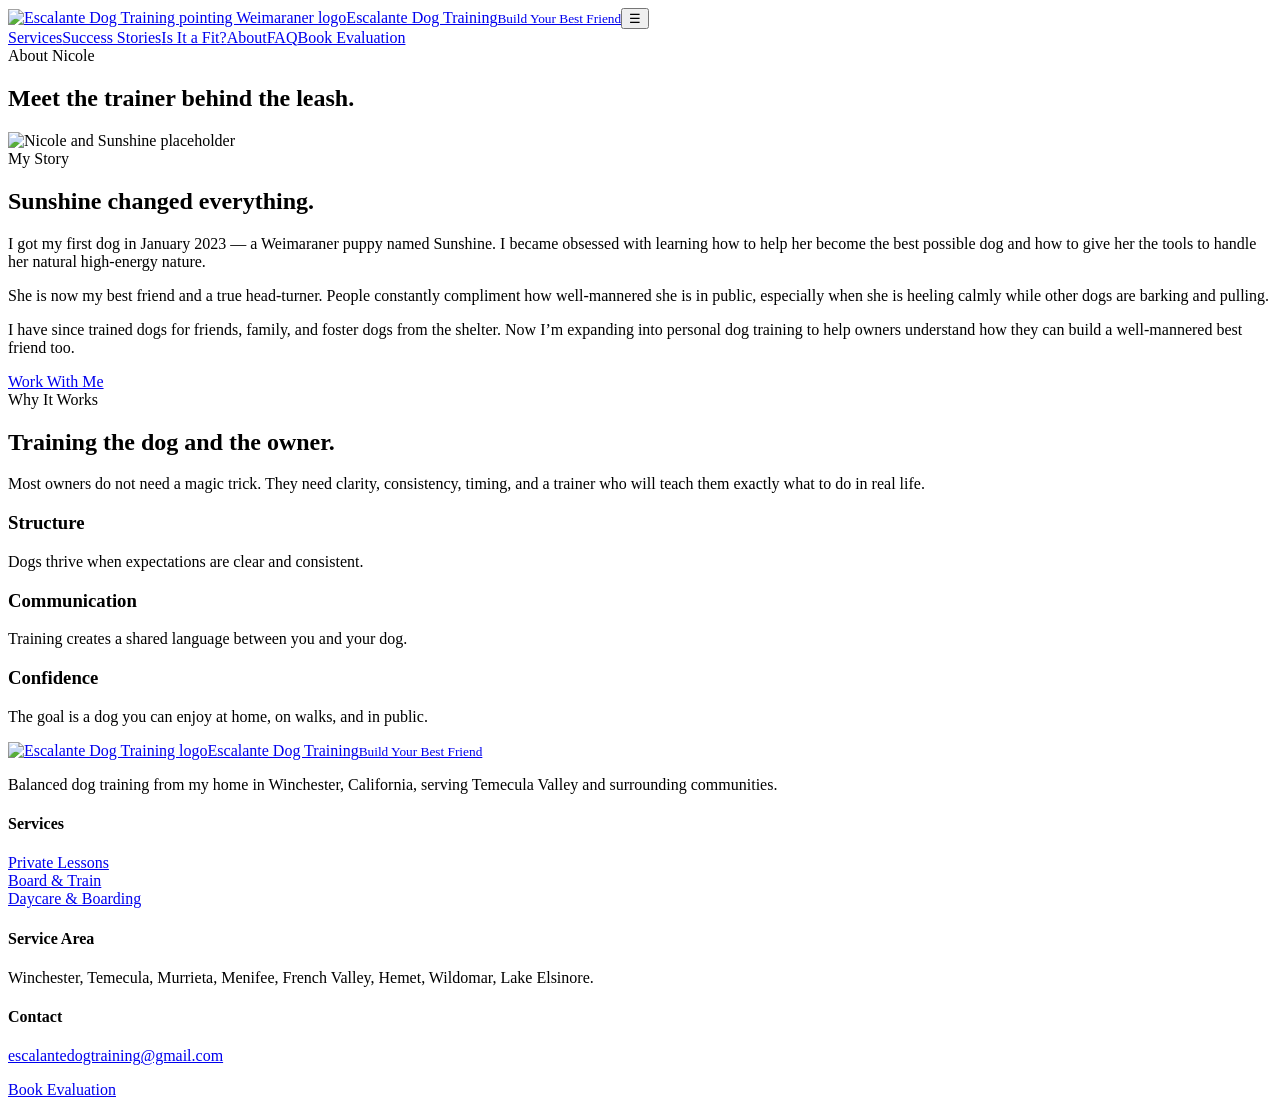
==== about.html @ 6fdf540d "Add files via upload" ====
<!doctype html><html lang="en"><head><meta charset="utf-8"><meta name="viewport" content="width=device-width,initial-scale=1"><title>About Nicole Escalante | Escalante Dog Training</title><meta name="description" content="Meet Nicole Escalante, owner and trainer of Escalante Dog Training in Winchester, CA."><meta name="keywords" content="dog trainer Winchester CA, dog trainer Temecula, dog training Murrieta, balanced dog trainer, leash reactivity training, board and train Temecula"><meta property="og:title" content="About Nicole Escalante | Escalante Dog Training"><meta property="og:description" content="Meet Nicole Escalante, owner and trainer of Escalante Dog Training in Winchester, CA."><meta property="og:image" content="assets/images/logo.png"><link rel="preconnect" href="https://fonts.googleapis.com"><link rel="preconnect" href="https://fonts.gstatic.com" crossorigin><link href="https://fonts.googleapis.com/css2?family=Inter:wght@400;600;700;800;900&display=swap" rel="stylesheet"><link rel="stylesheet" href="assets/css/style.css"></head><body><header class="topbar"><div class="container nav"><a class="brand" href="index.html"><img src="assets/images/logo.png" alt="Escalante Dog Training pointing Weimaraner logo"><span>Escalante Dog Training<small>Build Your Best Friend</small></span></a><button class="menu" aria-label="Open navigation">☰</button><nav class="links"><a href="services.html">Services</a><a href="success-stories.html">Success Stories</a><a href="fit.html">Is It a Fit?</a><a href="about.html">About</a><a href="faq.html">FAQ</a><a href="contact.html" class="btn">Book Evaluation</a></nav></div></header>
<main><section class="page-hero"><div class="container"><div class="breadcrumb">About Nicole</div><h1>Meet the trainer behind the leash.</h1></div></section><section class="section"><div class="container split"><div class="photo"><img src="assets/images/nicole-sunshine.jpg" alt="Nicole and Sunshine placeholder"></div><div><span class="eyebrow">My Story</span><h2>Sunshine changed everything.</h2><p>I got my first dog in January 2023 — a Weimaraner puppy named Sunshine. I became obsessed with learning how to help her become the best possible dog and how to give her the tools to handle her natural high-energy nature.</p><p>She is now my best friend and a true head-turner. People constantly compliment how well-mannered she is in public, especially when she is heeling calmly while other dogs are barking and pulling.</p><p>I have since trained dogs for friends, family, and foster dogs from the shelter. Now I’m expanding into personal dog training to help owners understand how they can build a well-mannered best friend too.</p><a class="btn" href="contact.html">Work With Me</a></div></div></section><section class="section dark"><div class="container"><div class="section-title"><span class="eyebrow">Why It Works</span><h2>Training the dog and the owner.</h2><p>Most owners do not need a magic trick. They need clarity, consistency, timing, and a trainer who will teach them exactly what to do in real life.</p></div><div class="grid grid-3"><div class="card pad"><h3>Structure</h3><p>Dogs thrive when expectations are clear and consistent.</p></div><div class="card pad"><h3>Communication</h3><p>Training creates a shared language between you and your dog.</p></div><div class="card pad"><h3>Confidence</h3><p>The goal is a dog you can enjoy at home, on walks, and in public.</p></div></div></div></section></main><footer class="footer"><div class="container footer-grid"><div><a class="brand" href="index.html"><img src="assets/images/logo.png" alt="Escalante Dog Training logo"><span>Escalante Dog Training<small>Build Your Best Friend</small></span></a><p>Balanced dog training from my home in Winchester, California, serving Temecula Valley and surrounding communities.</p></div><div><h4>Services</h4><p><a href="services.html">Private Lessons</a><br><a href="services.html#board-train">Board & Train</a><br><a href="services.html#care">Daycare & Boarding</a></p></div><div><h4>Service Area</h4><p>Winchester, Temecula, Murrieta, Menifee, French Valley, Hemet, Wildomar, Lake Elsinore.</p></div><div><h4>Contact</h4><p><a href="mailto:escalantedogtraining@gmail.com">escalantedogtraining@gmail.com</a></p></div></div></footer><a class="float-book" href="contact.html"><span class="btn">Book Evaluation</span></a><script src="assets/js/script.js"></script></body></html>
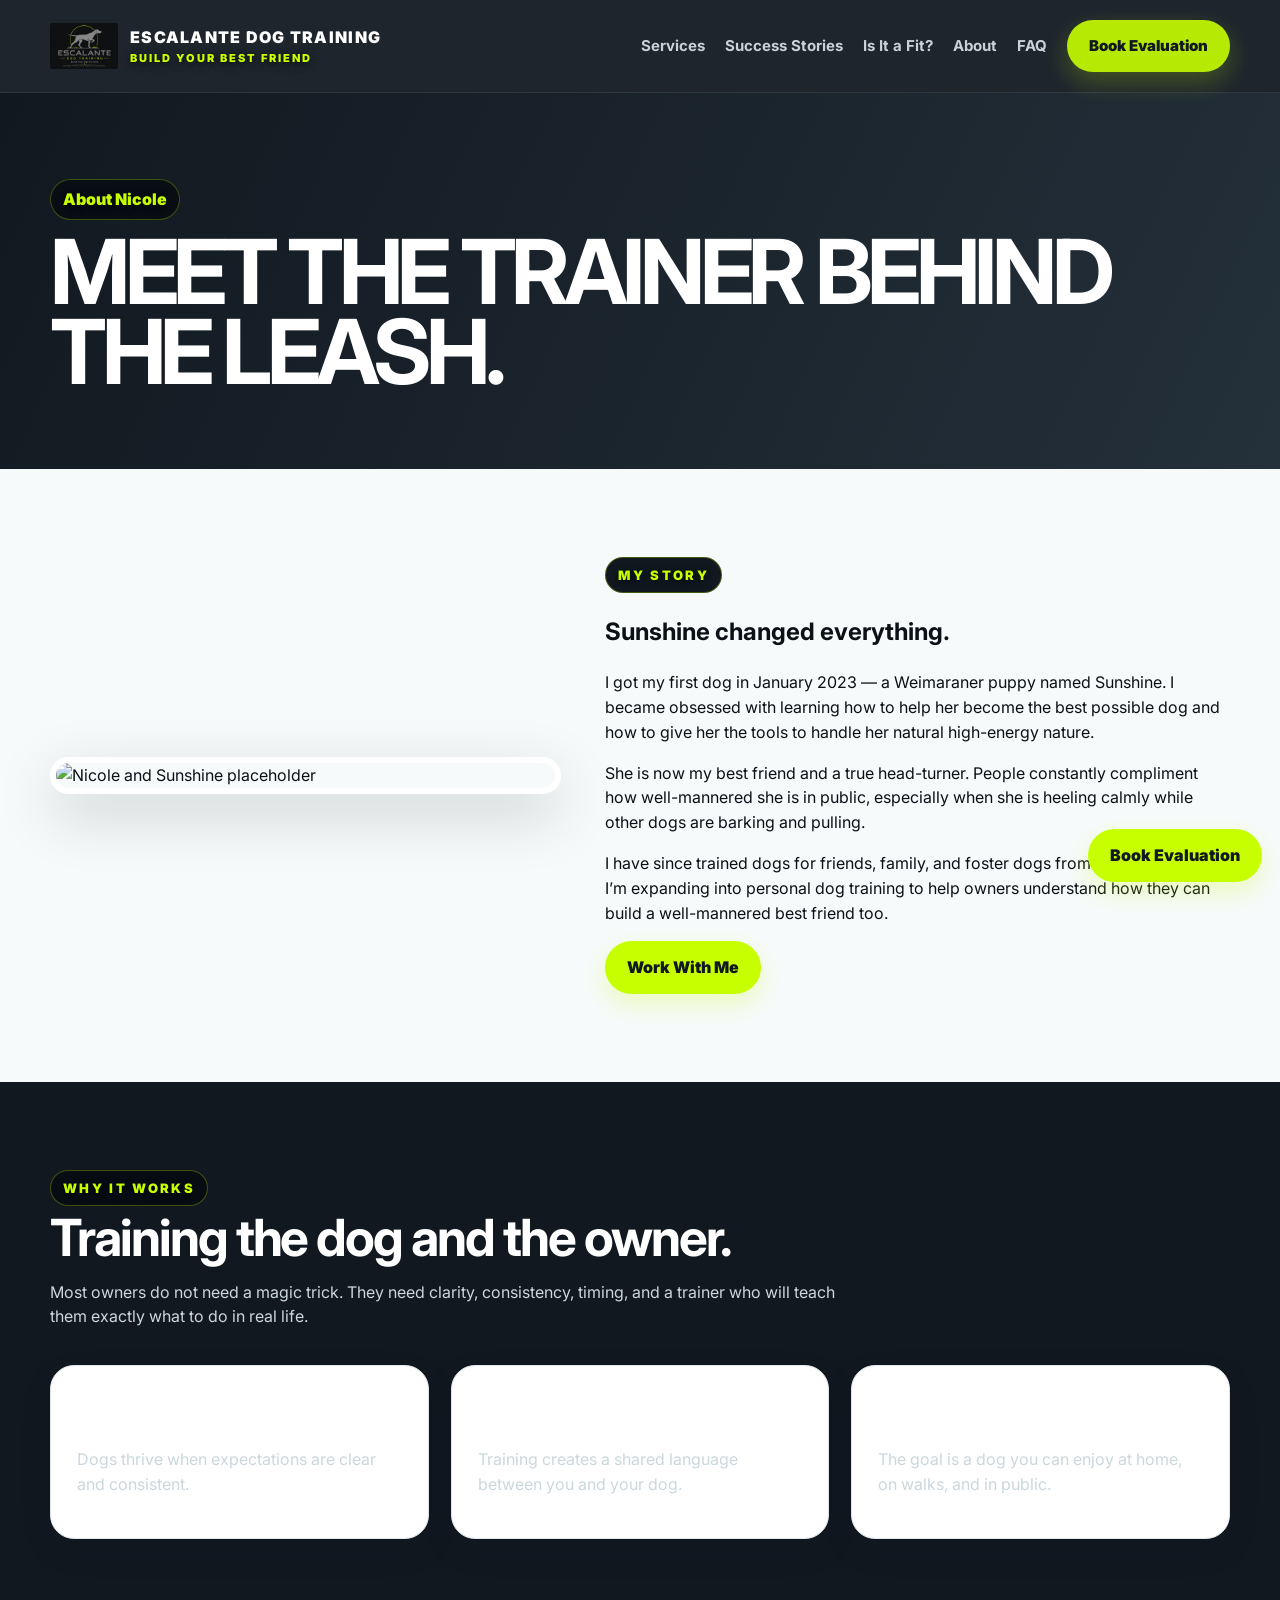
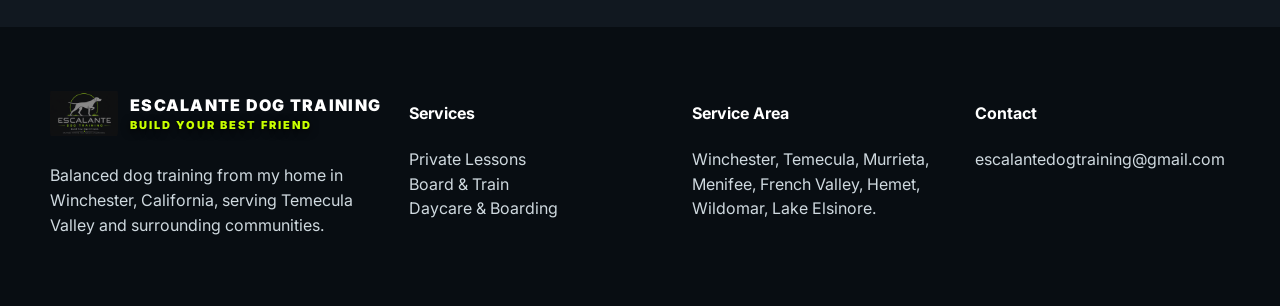
==== commit f43f2f73: "Update about.html" ====
--- a/about.html
+++ b/about.html
@@ -1,2 +1,2 @@
-<!doctype html><html lang="en"><head><meta charset="utf-8"><meta name="viewport" content="width=device-width,initial-scale=1"><title>About Nicole Escalante | Escalante Dog Training</title><meta name="description" content="Meet Nicole Escalante, owner and trainer of Escalante Dog Training in Winchester, CA."><meta name="keywords" content="dog trainer Winchester CA, dog trainer Temecula, dog training Murrieta, balanced dog trainer, leash reactivity training, board and train Temecula"><meta property="og:title" content="About Nicole Escalante | Escalante Dog Training"><meta property="og:description" content="Meet Nicole Escalante, owner and trainer of Escalante Dog Training in Winchester, CA."><meta property="og:image" content="assets/images/logo.png"><link rel="preconnect" href="https://fonts.googleapis.com"><link rel="preconnect" href="https://fonts.gstatic.com" crossorigin><link href="https://fonts.googleapis.com/css2?family=Inter:wght@400;600;700;800;900&display=swap" rel="stylesheet"><link rel="stylesheet" href="assets/css/style.css"></head><body><header class="topbar"><div class="container nav"><a class="brand" href="index.html"><img src="assets/images/logo.png" alt="Escalante Dog Training pointing Weimaraner logo"><span>Escalante Dog Training<small>Build Your Best Friend</small></span></a><button class="menu" aria-label="Open navigation">☰</button><nav class="links"><a href="services.html">Services</a><a href="success-stories.html">Success Stories</a><a href="fit.html">Is It a Fit?</a><a href="about.html">About</a><a href="faq.html">FAQ</a><a href="contact.html" class="btn">Book Evaluation</a></nav></div></header>
-<main><section class="page-hero"><div class="container"><div class="breadcrumb">About Nicole</div><h1>Meet the trainer behind the leash.</h1></div></section><section class="section"><div class="container split"><div class="photo"><img src="assets/images/nicole-sunshine.jpg" alt="Nicole and Sunshine placeholder"></div><div><span class="eyebrow">My Story</span><h2>Sunshine changed everything.</h2><p>I got my first dog in January 2023 — a Weimaraner puppy named Sunshine. I became obsessed with learning how to help her become the best possible dog and how to give her the tools to handle her natural high-energy nature.</p><p>She is now my best friend and a true head-turner. People constantly compliment how well-mannered she is in public, especially when she is heeling calmly while other dogs are barking and pulling.</p><p>I have since trained dogs for friends, family, and foster dogs from the shelter. Now I’m expanding into personal dog training to help owners understand how they can build a well-mannered best friend too.</p><a class="btn" href="contact.html">Work With Me</a></div></div></section><section class="section dark"><div class="container"><div class="section-title"><span class="eyebrow">Why It Works</span><h2>Training the dog and the owner.</h2><p>Most owners do not need a magic trick. They need clarity, consistency, timing, and a trainer who will teach them exactly what to do in real life.</p></div><div class="grid grid-3"><div class="card pad"><h3>Structure</h3><p>Dogs thrive when expectations are clear and consistent.</p></div><div class="card pad"><h3>Communication</h3><p>Training creates a shared language between you and your dog.</p></div><div class="card pad"><h3>Confidence</h3><p>The goal is a dog you can enjoy at home, on walks, and in public.</p></div></div></div></section></main><footer class="footer"><div class="container footer-grid"><div><a class="brand" href="index.html"><img src="assets/images/logo.png" alt="Escalante Dog Training logo"><span>Escalante Dog Training<small>Build Your Best Friend</small></span></a><p>Balanced dog training from my home in Winchester, California, serving Temecula Valley and surrounding communities.</p></div><div><h4>Services</h4><p><a href="services.html">Private Lessons</a><br><a href="services.html#board-train">Board & Train</a><br><a href="services.html#care">Daycare & Boarding</a></p></div><div><h4>Service Area</h4><p>Winchester, Temecula, Murrieta, Menifee, French Valley, Hemet, Wildomar, Lake Elsinore.</p></div><div><h4>Contact</h4><p><a href="mailto:escalantedogtraining@gmail.com">escalantedogtraining@gmail.com</a></p></div></div></footer><a class="float-book" href="contact.html"><span class="btn">Book Evaluation</span></a><script src="assets/js/script.js"></script></body></html>+<!doctype html><html lang="en"><head><link rel="icon" type="image/png" href="favicon.png"><meta charset="utf-8"><meta name="viewport" content="width=device-width,initial-scale=1"><title>About Nicole Escalante | Escalante Dog Training</title><meta name="description" content="Meet Nicole Escalante, owner and trainer of Escalante Dog Training in Winchester, CA."><meta name="keywords" content="dog trainer Winchester CA, dog trainer Temecula, dog training Murrieta, balanced dog trainer, leash reactivity training, board and train Temecula"><meta property="og:title" content="About Nicole Escalante | Escalante Dog Training"><meta property="og:description" content="Meet Nicole Escalante, owner and trainer of Escalante Dog Training in Winchester, CA."><meta property="og:image" content="assets/images/logo.png"><link rel="preconnect" href="https://fonts.googleapis.com"><link rel="preconnect" href="https://fonts.gstatic.com" crossorigin><link href="https://fonts.googleapis.com/css2?family=Inter:wght@400;600;700;800;900&display=swap" rel="stylesheet"><link rel="stylesheet" href="assets/css/style.css"></head><body><header class="topbar"><div class="container nav"><a class="brand" href="index.html"><img src="assets/images/logo.png" alt="Escalante Dog Training pointing Weimaraner logo"><span>Escalante Dog Training<small>Build Your Best Friend</small></span></a><button class="menu" aria-label="Open navigation">☰</button><nav class="links"><a href="services.html">Services</a><a href="success-stories.html">Success Stories</a><a href="fit.html">Is It a Fit?</a><a href="about.html">About</a><a href="faq.html">FAQ</a><a href="contact.html" class="btn">Book Evaluation</a></nav></div></header>
+<main><section class="page-hero"><div class="container"><div class="breadcrumb">About Nicole</div><h1>Meet the trainer behind the leash.</h1></div></section><section class="section"><div class="container split"><div class="photo"><img src="assets/images/nicole-sunshine.jpg" alt="Nicole and Sunshine placeholder"></div><div><span class="eyebrow">My Story</span><h2>Sunshine changed everything.</h2><p>I got my first dog in January 2023 — a Weimaraner puppy named Sunshine. I became obsessed with learning how to help her become the best possible dog and how to give her the tools to handle her natural high-energy nature.</p><p>She is now my best friend and a true head-turner. People constantly compliment how well-mannered she is in public, especially when she is heeling calmly while other dogs are barking and pulling.</p><p>I have since trained dogs for friends, family, and foster dogs from the shelter. Now I’m expanding into personal dog training to help owners understand how they can build a well-mannered best friend too.</p><a class="btn" href="contact.html">Work With Me</a></div></div></section><section class="section dark"><div class="container"><div class="section-title"><span class="eyebrow">Why It Works</span><h2>Training the dog and the owner.</h2><p>Most owners do not need a magic trick. They need clarity, consistency, timing, and a trainer who will teach them exactly what to do in real life.</p></div><div class="grid grid-3"><div class="card pad"><h3>Structure</h3><p>Dogs thrive when expectations are clear and consistent.</p></div><div class="card pad"><h3>Communication</h3><p>Training creates a shared language between you and your dog.</p></div><div class="card pad"><h3>Confidence</h3><p>The goal is a dog you can enjoy at home, on walks, and in public.</p></div></div></div></section></main><footer class="footer"><div class="container footer-grid"><div><a class="brand" href="index.html"><img src="assets/images/logo.png" alt="Escalante Dog Training logo"><span>Escalante Dog Training<small>Build Your Best Friend</small></span></a><p>Balanced dog training from my home in Winchester, California, serving Temecula Valley and surrounding communities.</p></div><div><h4>Services</h4><p><a href="services.html">Private Lessons</a><br><a href="services.html#board-train">Board & Train</a><br><a href="services.html#care">Daycare & Boarding</a></p></div><div><h4>Service Area</h4><p>Winchester, Temecula, Murrieta, Menifee, French Valley, Hemet, Wildomar, Lake Elsinore.</p></div><div><h4>Contact</h4><p><a href="mailto:escalantedogtraining@gmail.com">escalantedogtraining@gmail.com</a></p></div></div></footer><a class="float-book" href="contact.html"><span class="btn">Book Evaluation</span></a><script src="assets/js/script.js"></script></body></html>
--- a/assets/css/style.css
+++ b/assets/css/style.css
@@ -0,0 +1,5 @@
+:root{--slate:#24303a;--slate2:#111820;--ink:#0b1116;--muted:#6f7d86;--line:#dfe6ea;--paper:#f7fafb;--white:#fff;--neon:#c8ff00;--neon2:#9dff00;--danger:#d94f4f;--shadow:0 20px 60px rgba(0,0,0,.18);--radius:24px;--max:1180px}*{box-sizing:border-box}html{scroll-behavior:smooth}body{margin:0;font-family:Inter,system-ui,-apple-system,Segoe UI,Roboto,Arial,sans-serif;color:var(--ink);background:var(--paper);line-height:1.55}img{max-width:100%;display:block}a{color:inherit;text-decoration:none}.container{width:min(var(--max),calc(100% - 36px));margin:auto}.topbar{position:sticky;top:0;z-index:50;background:rgba(17,24,32,.94);backdrop-filter:blur(14px);border-bottom:1px solid rgba(255,255,255,.08)}.nav{display:flex;align-items:center;justify-content:space-between;min-height:78px}.brand{display:flex;gap:12px;align-items:center;color:white;font-weight:900;letter-spacing:.08em;text-transform:uppercase}.brand img{width:54px;height:54px;object-fit:contain;border-radius:14px}.brand small{display:block;color:var(--neon);font-size:11px;letter-spacing:.18em}.links{display:flex;gap:20px;align-items:center;color:#dce5e9;font-weight:700;font-size:14px}.links a{opacity:.9}.links a:hover{color:var(--neon)}.menu{display:none;background:none;border:1px solid rgba(255,255,255,.2);color:white;border-radius:12px;padding:10px 12px}.btn{display:inline-flex;align-items:center;justify-content:center;gap:10px;background:var(--neon);color:#111820;font-weight:900;border:0;border-radius:999px;padding:14px 22px;box-shadow:0 10px 26px rgba(200,255,0,.25);cursor:pointer}.btn.dark{background:var(--slate2);color:white;box-shadow:none}.btn.ghost{background:transparent;color:white;border:1px solid rgba(255,255,255,.28);box-shadow:none}.hero{background:linear-gradient(115deg,rgba(17,24,32,.96),rgba(36,48,58,.78)),url('../images/hero-sunshine.jpg') center/cover;min-height:82vh;color:white;display:grid;align-items:center;position:relative;overflow:hidden}.hero:after{content:"";position:absolute;inset:auto -10% -22% -10%;height:45%;background:radial-gradient(circle,var(--neon),transparent 60%);opacity:.18}.hero-grid{position:relative;z-index:1;display:grid;grid-template-columns:1.1fr .9fr;gap:40px;align-items:center}.eyebrow{color:var(--neon);font-weight:900;letter-spacing:.18em;text-transform:uppercase;font-size:13px}.hero h1,.page-hero h1{font-size:clamp(46px,7vw,92px);line-height:.9;margin:12px 0;text-transform:uppercase;letter-spacing:-.06em}.hero p{font-size:clamp(18px,2.2vw,24px);color:#e9f1f4;max-width:760px}.hero-card{background:rgba(255,255,255,.09);border:1px solid rgba(255,255,255,.16);padding:26px;border-radius:var(--radius);box-shadow:var(--shadow)}.hero-card ul{padding-left:20px}.hero-actions{display:flex;gap:14px;flex-wrap:wrap;margin-top:26px}.statbar{display:grid;grid-template-columns:repeat(4,1fr);gap:14px;margin-top:-42px;position:relative;z-index:3}.stat{background:white;padding:22px;border-radius:18px;box-shadow:var(--shadow);border-bottom:5px solid var(--neon)}.stat b{font-size:24px;display:block}.section{padding:88px 0}.section.dark{background:var(--slate2);color:white}.section.dark p,.section.dark .muted{color:#cbd7dd}.section-title{max-width:820px;margin-bottom:36px}.section-title h2{font-size:clamp(34px,4vw,58px);line-height:1;margin:6px 0;letter-spacing:-.04em}.muted{color:var(--muted)}.grid{display:grid;gap:22px}.grid-2{grid-template-columns:repeat(2,1fr)}.grid-3{grid-template-columns:repeat(3,1fr)}.card{background:white;border:1px solid var(--line);border-radius:var(--radius);overflow:hidden;box-shadow:0 12px 34px rgba(20,30,40,.08)}.card.pad{padding:26px}.card img{aspect-ratio:16/10;object-fit:cover}.card h3{font-size:25px;margin:0 0 8px}.price{font-size:34px;font-weight:950;color:var(--slate2)}.tag{display:inline-flex;background:#ecffd1;color:#1c3300;border:1px solid #d5ff76;border-radius:999px;padding:7px 12px;font-weight:900;font-size:12px;text-transform:uppercase;letter-spacing:.08em}.list{padding-left:20px}.split{display:grid;grid-template-columns:.9fr 1.1fr;gap:44px;align-items:center}.photo{border-radius:var(--radius);box-shadow:var(--shadow);overflow:hidden;border:6px solid white}.checks{display:grid;gap:12px}.check,.xitem{display:flex;gap:12px;align-items:flex-start;background:white;border-radius:16px;padding:15px;border:1px solid var(--line)}.check:before{content:'✓';color:#1d2b00;background:var(--neon);font-weight:950;border-radius:50%;width:25px;height:25px;display:grid;place-items:center;flex:none}.xitem:before{content:'×';color:white;background:var(--danger);font-weight:950;border-radius:50%;width:25px;height:25px;display:grid;place-items:center;flex:none}.story{display:grid;grid-template-columns:1fr 1fr;gap:12px}.story img{border-radius:18px}.notice{background:#101820;color:white;border-left:6px solid var(--neon);border-radius:18px;padding:22px}.page-hero{background:linear-gradient(115deg,var(--slate2),var(--slate));color:white;padding:86px 0 64px}.breadcrumb{color:var(--neon);font-weight:900}.service-area{background:linear-gradient(135deg,#fff,#eff5f7);border:1px solid var(--line);border-radius:var(--radius);padding:28px}.faq details{background:white;border:1px solid var(--line);border-radius:18px;padding:18px 20px;margin-bottom:12px}.faq summary{font-weight:900;cursor:pointer}.form{display:grid;gap:14px}.form input,.form select,.form textarea{width:100%;border:1px solid #cfd9df;border-radius:14px;padding:14px;font:inherit}.form textarea{min-height:120px}.calendar{background:white;border:1px solid var(--line);border-radius:var(--radius);padding:18px}.slots{display:grid;grid-template-columns:repeat(3,1fr);gap:10px;margin-top:14px}.slot{padding:12px;border:1px solid #d7e1e7;border-radius:14px;background:#f8fbfc;cursor:pointer;font-weight:800}.slot.active,.slot:hover{background:var(--neon);border-color:var(--neon);color:#111820}.footer{background:#080d12;color:#cfd9df;padding:52px 0}.footer-grid{display:grid;grid-template-columns:1.3fr repeat(3,1fr);gap:28px}.footer h4{color:white}.float-book{position:fixed;right:18px;bottom:18px;z-index:49}.gallery{display:grid;grid-template-columns:repeat(4,1fr);gap:12px}.gallery img{border-radius:18px;aspect-ratio:1;object-fit:cover}.pillrow{display:flex;gap:10px;flex-wrap:wrap}.pill{background:#eaf2f5;border:1px solid #d5e1e7;border-radius:999px;padding:9px 13px;font-weight:800}.dark .pill{background:rgba(255,255,255,.08);border-color:rgba(255,255,255,.15)}@media(max-width:880px){.menu{display:block}.links{position:absolute;left:0;right:0;top:78px;background:#111820;display:none;flex-direction:column;align-items:flex-start;padding:22px 18px;border-bottom:1px solid rgba(255,255,255,.1)}.links.open{display:flex}.links .btn{width:100%}.hero-grid,.split,.grid-2,.grid-3,.footer-grid{grid-template-columns:1fr}.statbar{grid-template-columns:repeat(2,1fr);margin-top:18px}.hero{min-height:auto;padding:70px 0}.section{padding:62px 0}.story{grid-template-columns:1fr}.slots{grid-template-columns:1fr 1fr}.gallery{grid-template-columns:repeat(2,1fr)}.brand span{font-size:13px}.brand img{width:46px;height:46px}}@media(max-width:520px){.container{width:min(100% - 24px,var(--max))}.statbar{grid-template-columns:1fr}.hero-actions .btn{width:100%}.slots{grid-template-columns:1fr}.page-hero h1,.hero h1{font-size:43px}.float-book{left:14px;right:14px}.float-book .btn{width:100%}}
+
+
+/* Requested refinements */
+.brand img{width:68px;height:68px;border-radius:16px}.nav{min-height:92px}.links{font-size:15px}.brand small,.eyebrow,.breadcrumb{color:var(--neon);text-shadow:0 2px 8px rgba(0,0,0,.85),0 0 1px #061000}.eyebrow,.breadcrumb{display:inline-flex;background:rgba(8,13,18,.84);border:1px solid rgba(200,255,0,.28);border-radius:999px;padding:7px 12px}.section:not(.dark) .eyebrow,.section:not(.dark) .breadcrumb{background:var(--slate2);color:var(--neon)}.hero-logo{width:min(210px,48vw);margin:0 0 18px;filter:drop-shadow(0 20px 34px rgba(0,0,0,.45))}.hero-card .tag{background:var(--neon);color:#111820;border-color:var(--neon);text-shadow:none}.home-about p{font-size:18px}.price{display:inline-flex;align-items:center;background:var(--slate2);color:var(--neon);border:2px solid var(--neon);border-radius:999px;padding:6px 14px;font-size:30px;line-height:1;margin:6px 0 12px;text-shadow:0 1px 3px rgba(0,0,0,.75)}.section.dark .price{background:#080d12;color:var(--neon);border-color:var(--neon)}.service-group{margin-top:34px}.service-group + .service-group{margin-top:60px;padding-top:44px;border-top:1px solid var(--line)}.section.dark .service-group + .service-group{border-top-color:rgba(255,255,255,.15)}.care-intro{background:linear-gradient(135deg,#101820,#24303a);color:white;border-left:6px solid var(--neon);border-radius:22px;padding:24px;margin:24px 0}.care-intro p{color:#dfe9ed}.mini-note{font-size:14px;color:var(--muted)}.section.dark .mini-note{color:#cbd7dd}.calendar-shell{background:white;border:1px solid var(--line);border-radius:var(--radius);padding:20px;box-shadow:0 12px 34px rgba(20,30,40,.08)}.calendar-head{display:flex;align-items:center;justify-content:space-between;gap:12px;margin-bottom:14px}.calendar-head h2{margin:0}.cal-grid{display:grid;grid-template-columns:repeat(7,1fr);gap:8px}.cal-dayname{font-size:12px;text-transform:uppercase;letter-spacing:.08em;color:var(--muted);font-weight:900;text-align:center}.cal-date{min-height:54px;border:1px solid #d7e1e7;border-radius:14px;background:#f8fbfc;font-weight:900;cursor:pointer;color:#111820}.cal-date:hover,.cal-date.active{background:var(--neon);border-color:var(--neon);box-shadow:0 8px 18px rgba(200,255,0,.25)}.cal-date.disabled{opacity:.35;cursor:not-allowed;background:#eef3f5}.time-panel{margin-top:18px;background:#f4f8fa;border:1px solid #dbe5ea;border-radius:18px;padding:16px}.time-panel h3{margin:0 0 12px}.slots{grid-template-columns:repeat(2,1fr)}@media(max-width:880px){.brand img{width:56px;height:56px}.nav{min-height:84px}.links{top:84px}.hero-logo{width:160px}.cal-date{min-height:48px}.slots{grid-template-columns:1fr 1fr}}@media(max-width:520px){.brand{gap:8px}.brand img{width:50px;height:50px}.brand span{font-size:11px}.brand small{font-size:9px}.cal-grid{gap:5px}.cal-date{min-height:42px;border-radius:11px}.slots{grid-template-columns:1fr}.price{font-size:25px}}
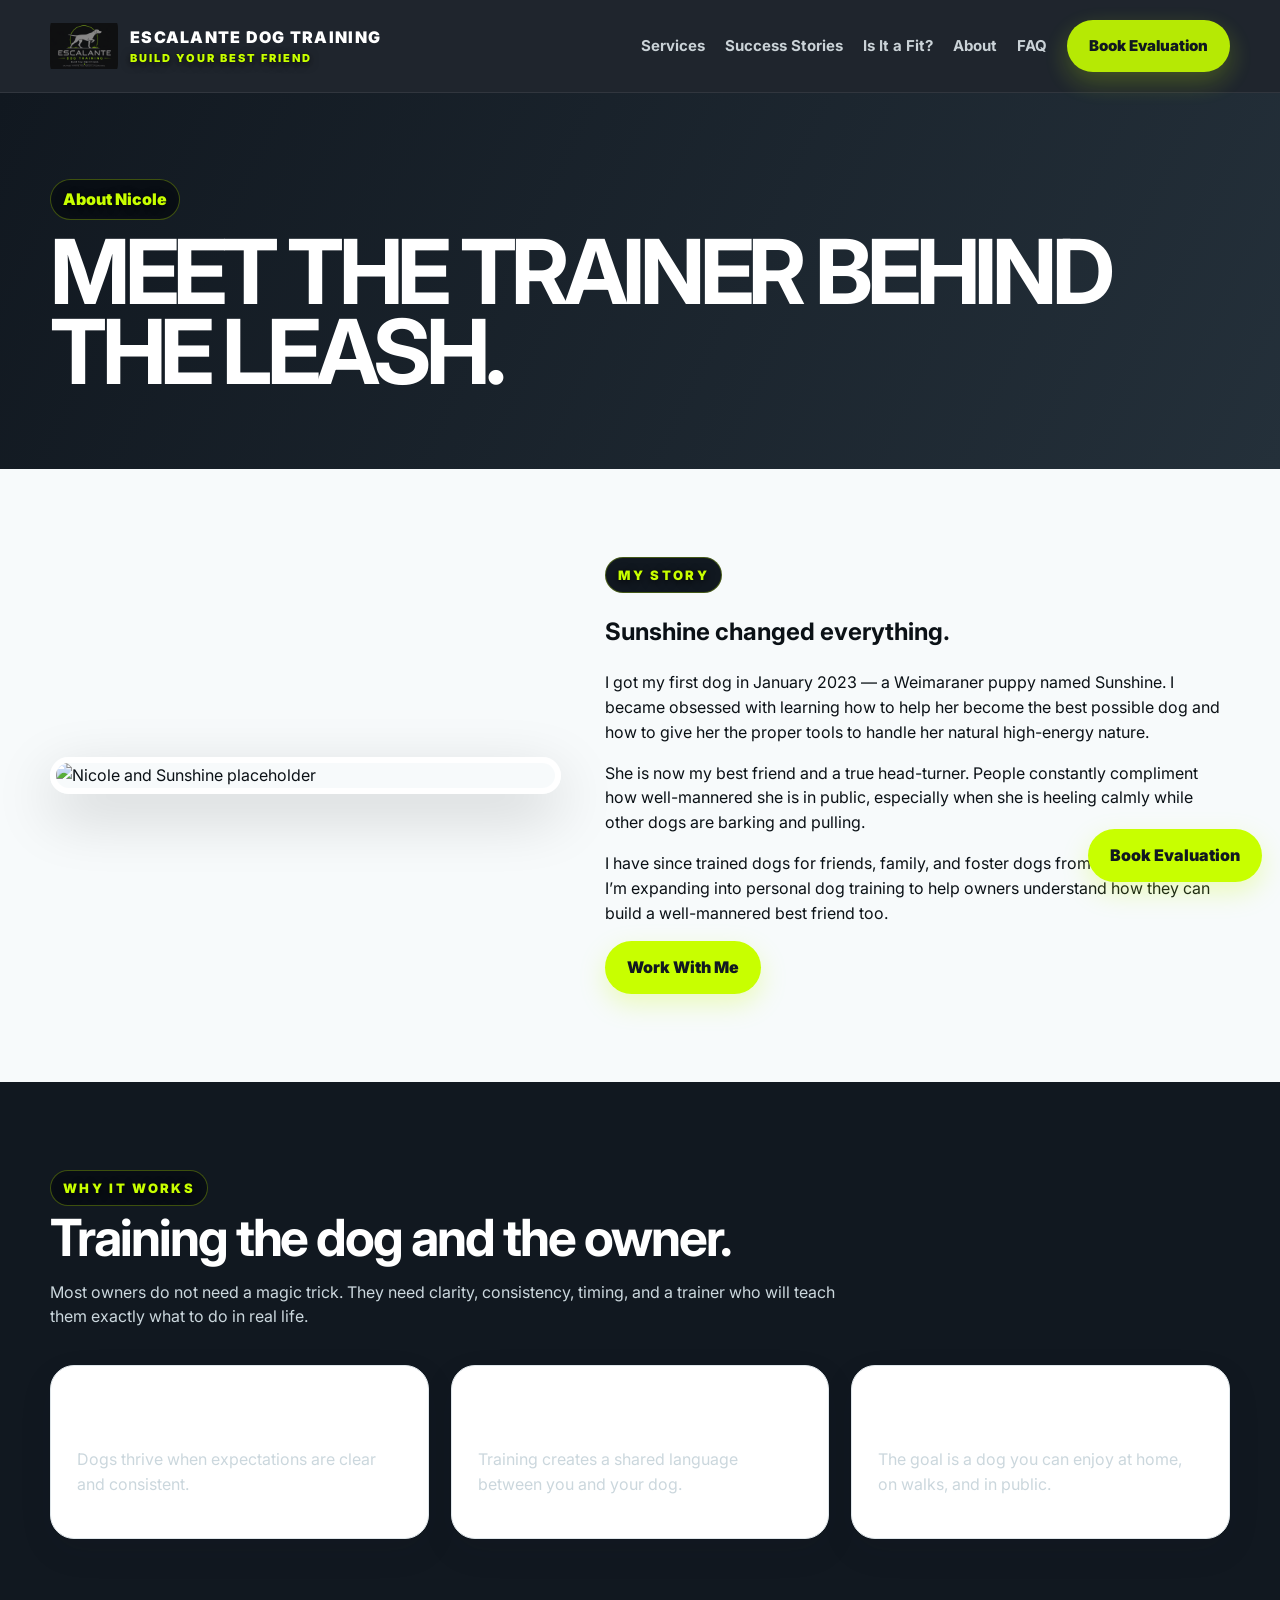
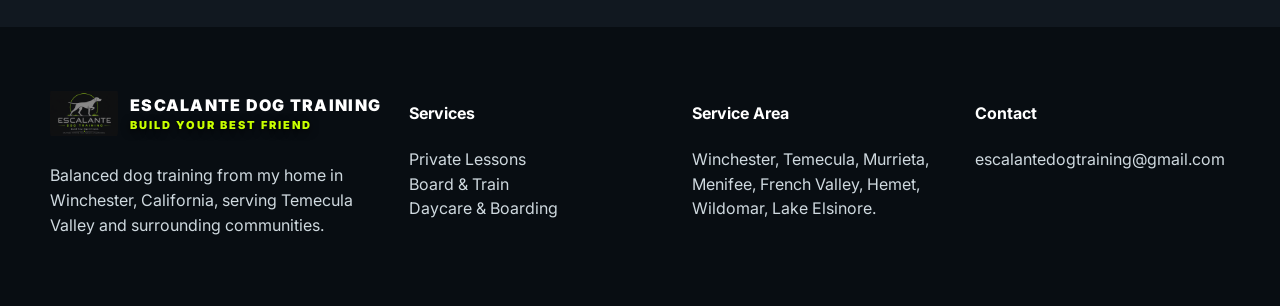
==== commit 11ff64d6: "Update about.html" ====
--- a/about.html
+++ b/about.html
@@ -1,2 +1,2 @@
-<!doctype html><html lang="en"><head><link rel="icon" type="image/png" href="favicon.png"><meta charset="utf-8"><meta name="viewport" content="width=device-width,initial-scale=1"><title>About Nicole Escalante | Escalante Dog Training</title><meta name="description" content="Meet Nicole Escalante, owner and trainer of Escalante Dog Training in Winchester, CA."><meta name="keywords" content="dog trainer Winchester CA, dog trainer Temecula, dog training Murrieta, balanced dog trainer, leash reactivity training, board and train Temecula"><meta property="og:title" content="About Nicole Escalante | Escalante Dog Training"><meta property="og:description" content="Meet Nicole Escalante, owner and trainer of Escalante Dog Training in Winchester, CA."><meta property="og:image" content="assets/images/logo.png"><link rel="preconnect" href="https://fonts.googleapis.com"><link rel="preconnect" href="https://fonts.gstatic.com" crossorigin><link href="https://fonts.googleapis.com/css2?family=Inter:wght@400;600;700;800;900&display=swap" rel="stylesheet"><link rel="stylesheet" href="assets/css/style.css"></head><body><header class="topbar"><div class="container nav"><a class="brand" href="index.html"><img src="assets/images/logo.png" alt="Escalante Dog Training pointing Weimaraner logo"><span>Escalante Dog Training<small>Build Your Best Friend</small></span></a><button class="menu" aria-label="Open navigation">☰</button><nav class="links"><a href="services.html">Services</a><a href="success-stories.html">Success Stories</a><a href="fit.html">Is It a Fit?</a><a href="about.html">About</a><a href="faq.html">FAQ</a><a href="contact.html" class="btn">Book Evaluation</a></nav></div></header>
-<main><section class="page-hero"><div class="container"><div class="breadcrumb">About Nicole</div><h1>Meet the trainer behind the leash.</h1></div></section><section class="section"><div class="container split"><div class="photo"><img src="assets/images/nicole-sunshine.jpg" alt="Nicole and Sunshine placeholder"></div><div><span class="eyebrow">My Story</span><h2>Sunshine changed everything.</h2><p>I got my first dog in January 2023 — a Weimaraner puppy named Sunshine. I became obsessed with learning how to help her become the best possible dog and how to give her the tools to handle her natural high-energy nature.</p><p>She is now my best friend and a true head-turner. People constantly compliment how well-mannered she is in public, especially when she is heeling calmly while other dogs are barking and pulling.</p><p>I have since trained dogs for friends, family, and foster dogs from the shelter. Now I’m expanding into personal dog training to help owners understand how they can build a well-mannered best friend too.</p><a class="btn" href="contact.html">Work With Me</a></div></div></section><section class="section dark"><div class="container"><div class="section-title"><span class="eyebrow">Why It Works</span><h2>Training the dog and the owner.</h2><p>Most owners do not need a magic trick. They need clarity, consistency, timing, and a trainer who will teach them exactly what to do in real life.</p></div><div class="grid grid-3"><div class="card pad"><h3>Structure</h3><p>Dogs thrive when expectations are clear and consistent.</p></div><div class="card pad"><h3>Communication</h3><p>Training creates a shared language between you and your dog.</p></div><div class="card pad"><h3>Confidence</h3><p>The goal is a dog you can enjoy at home, on walks, and in public.</p></div></div></div></section></main><footer class="footer"><div class="container footer-grid"><div><a class="brand" href="index.html"><img src="assets/images/logo.png" alt="Escalante Dog Training logo"><span>Escalante Dog Training<small>Build Your Best Friend</small></span></a><p>Balanced dog training from my home in Winchester, California, serving Temecula Valley and surrounding communities.</p></div><div><h4>Services</h4><p><a href="services.html">Private Lessons</a><br><a href="services.html#board-train">Board & Train</a><br><a href="services.html#care">Daycare & Boarding</a></p></div><div><h4>Service Area</h4><p>Winchester, Temecula, Murrieta, Menifee, French Valley, Hemet, Wildomar, Lake Elsinore.</p></div><div><h4>Contact</h4><p><a href="mailto:escalantedogtraining@gmail.com">escalantedogtraining@gmail.com</a></p></div></div></footer><a class="float-book" href="contact.html"><span class="btn">Book Evaluation</span></a><script src="assets/js/script.js"></script></body></html>
+<!doctype html><html lang="en"><head><link rel="icon" type="image/png" href="favicon.png"><meta charset="utf-8"><meta name="viewport" content="width=device-width,initial-scale=1"><title>About Nicole Escalante | Escalante Dog Training</title><meta name="description" content="Meet Nicole Escalante, owner and trainer of Escalante Dog Training in Temecula, CA."><meta name="keywords" content="dog trainer Winchester CA, dog trainer Temecula, dog training Murrieta, balanced dog trainer, leash reactivity training, board and train Temecula"><meta property="og:title" content="About Nicole Escalante | Escalante Dog Training"><meta property="og:description" content="Meet Nicole Escalante, owner and trainer of Escalante Dog Training in Winchester, CA."><meta property="og:image" content="assets/images/logo.png"><link rel="preconnect" href="https://fonts.googleapis.com"><link rel="preconnect" href="https://fonts.gstatic.com" crossorigin><link href="https://fonts.googleapis.com/css2?family=Inter:wght@400;600;700;800;900&display=swap" rel="stylesheet"><link rel="stylesheet" href="assets/css/style.css"></head><body><header class="topbar"><div class="container nav"><a class="brand" href="index.html"><img src="assets/images/logo.png" alt="Escalante Dog Training pointing Weimaraner logo"><span>Escalante Dog Training<small>Build Your Best Friend</small></span></a><button class="menu" aria-label="Open navigation">☰</button><nav class="links"><a href="services.html">Services</a><a href="success-stories.html">Success Stories</a><a href="fit.html">Is It a Fit?</a><a href="about.html">About</a><a href="faq.html">FAQ</a><a href="contact.html" class="btn">Book Evaluation</a></nav></div></header>
+<main><section class="page-hero"><div class="container"><div class="breadcrumb">About Nicole</div><h1>Meet the trainer behind the leash.</h1></div></section><section class="section"><div class="container split"><div class="photo"><img src="assets/images/nicole-sunshine.jpg" alt="Nicole and Sunshine placeholder"></div><div><span class="eyebrow">My Story</span><h2>Sunshine changed everything.</h2><p>I got my first dog in January 2023 — a Weimaraner puppy named Sunshine. I became obsessed with learning how to help her become the best possible dog and how to give her the proper tools to handle her natural high-energy nature.</p><p>She is now my best friend and a true head-turner. People constantly compliment how well-mannered she is in public, especially when she is heeling calmly while other dogs are barking and pulling.</p><p>I have since trained dogs for friends, family, and foster dogs from the shelter. Now I’m expanding into personal dog training to help owners understand how they can build a well-mannered best friend too.</p><a class="btn" href="contact.html">Work With Me</a></div></div></section><section class="section dark"><div class="container"><div class="section-title"><span class="eyebrow">Why It Works</span><h2>Training the dog and the owner.</h2><p>Most owners do not need a magic trick. They need clarity, consistency, timing, and a trainer who will teach them exactly what to do in real life.</p></div><div class="grid grid-3"><div class="card pad"><h3>Structure</h3><p>Dogs thrive when expectations are clear and consistent.</p></div><div class="card pad"><h3>Communication</h3><p>Training creates a shared language between you and your dog.</p></div><div class="card pad"><h3>Confidence</h3><p>The goal is a dog you can enjoy at home, on walks, and in public.</p></div></div></div></section></main><footer class="footer"><div class="container footer-grid"><div><a class="brand" href="index.html"><img src="assets/images/logo.png" alt="Escalante Dog Training logo"><span>Escalante Dog Training<small>Build Your Best Friend</small></span></a><p>Balanced dog training from my home in Winchester, California, serving Temecula Valley and surrounding communities.</p></div><div><h4>Services</h4><p><a href="services.html">Private Lessons</a><br><a href="services.html#board-train">Board & Train</a><br><a href="services.html#care">Daycare & Boarding</a></p></div><div><h4>Service Area</h4><p>Winchester, Temecula, Murrieta, Menifee, French Valley, Hemet, Wildomar, Lake Elsinore.</p></div><div><h4>Contact</h4><p><a href="mailto:escalantedogtraining@gmail.com">escalantedogtraining@gmail.com</a></p></div></div></footer><a class="float-book" href="contact.html"><span class="btn">Book Evaluation</span></a><script src="assets/js/script.js"></script></body></html>
